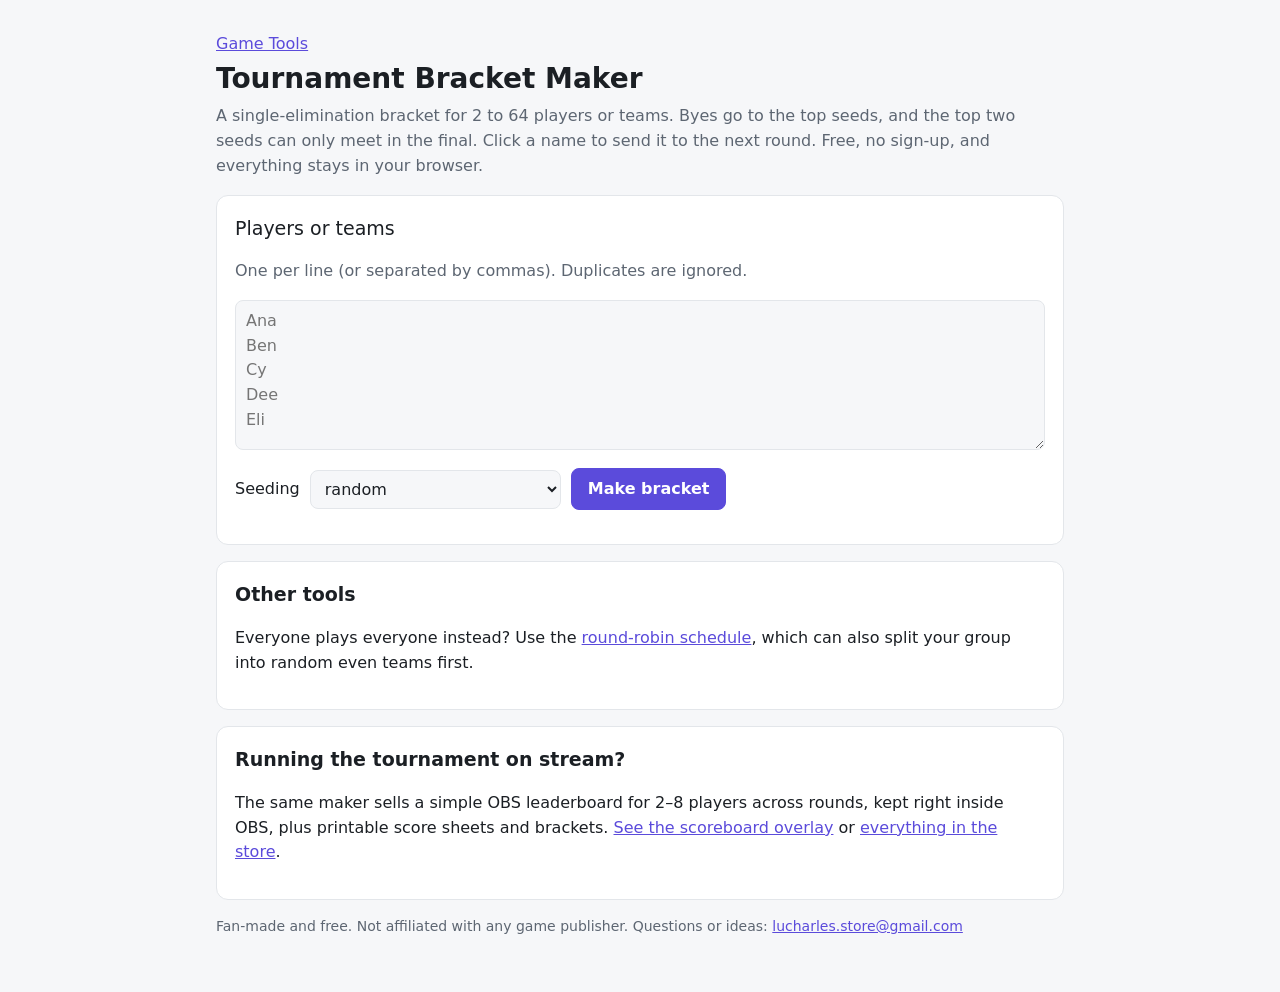
==== bracket/index.html @ abb6b390 "Add Tournament Bracket Maker, Online Score Keeper, sitemap, robots.txt and Search Console verificati" ====
<!doctype html>
<html lang="en">
<head>
<meta charset="utf-8">
<meta name="viewport" content="width=device-width,initial-scale=1">
<title>Tournament Bracket Maker: free, printable, no sign-up</title>
<meta name="description" content="Make a single-elimination tournament bracket for 2 to 64 players or teams. Random or ranked seeding, automatic byes, click to advance winners, then print or copy it. Free, no sign-up.">
<link rel="canonical" href="https://charleslu0529.github.io/game-tools/bracket/">
<link rel="stylesheet" href="../style.css">
<style>
.bracket{display:flex;gap:18px;overflow-x:auto;padding:6px 2px 12px;margin-top:12px}
.col{flex:0 0 170px;width:170px;min-width:0;display:flex;flex-direction:column}
.ms{flex:1;display:flex;flex-direction:column;justify-content:space-around;gap:10px}
.col h3{font-size:14px;margin:0 0 4px;color:var(--muted);text-align:center}
.match{border:1px solid var(--line);border-radius:10px;overflow:hidden}
.match button{display:block;width:100%;text-align:left;border:0;border-radius:0;background:transparent;color:var(--fg);font-weight:500;padding:6px 10px;overflow:hidden;text-overflow:ellipsis;white-space:nowrap}
.match button+button{border-top:1px solid var(--line)}
.match button.win{background:var(--accent);color:var(--accent-fg)}
.match button:disabled{cursor:default;color:var(--muted)}
.match button.win:disabled{color:var(--accent-fg)}
.champ{font-size:22px;font-weight:700;margin:8px 0 0;overflow-wrap:anywhere}
@media print{
  body{background:#fff;color:#000}
  header p,.no-print,footer{display:none}
  .card{border:0;padding:0;margin:0}
  .bracket{overflow:visible;flex-wrap:nowrap}
  .match button{color:#000;background:#fff}
  .match button.win{background:#fff;color:#000;font-weight:800;text-decoration:underline}
}
</style>
</head>
<body>
<header>
  <p><a href="../">Game Tools</a></p>
  <h1>Tournament Bracket Maker</h1>
  <p>A single-elimination bracket for 2 to 64 players or teams. Byes go to the top seeds, and the top two seeds can only meet in the final. Click a name to send it to the next round. Free, no sign-up, and everything stays in your browser.</p>
</header>
<main>
  <section class="card no-print">
    <h2><label for="entries">Players or teams</label></h2>
    <p class="muted" id="entries-help">One per line (or separated by commas). Duplicates are ignored.</p>
    <textarea id="entries" aria-describedby="entries-help" placeholder="Ana&#10;Ben&#10;Cy&#10;Dee&#10;Eli"></textarea>
    <div class="row" style="margin-top:10px">
      <label for="seeding">Seeding</label>
      <select id="seeding"><option value="random">random</option><option value="listed">as listed (first = top seed)</option></select>
      <button id="make">Make bracket</button>
    </div>
    <p class="muted" id="msg" aria-live="polite"></p>
  </section>

  <section class="card" id="out" hidden aria-labelledby="out-h">
    <h2 id="out-h">Bracket</h2>
    <div class="row no-print">
      <button id="print" class="ghost">Print</button>
      <button id="copy" class="ghost">Copy as text</button>
      <button id="reset" class="ghost">Clear results</button>
    </div>
    <div class="bracket" id="bracket"></div>
    <p class="champ" id="champ" aria-live="polite"></p>
  </section>

  <section class="card no-print">
    <h2>Other tools</h2>
    <p>Everyone plays everyone instead? Use the <a href="../game-night/">round-robin schedule</a>, which can also split your group into random even teams first.</p>
  </section>

  <section class="card no-print">
    <h2>Running the tournament on stream?</h2>
    <p>The same maker sells a simple OBS leaderboard for 2–8 players across rounds, kept right inside OBS, plus printable score sheets and brackets. <a href="https://lucharles.gumroad.com/l/gcqmu" rel="noopener">See the scoreboard overlay</a> or <a href="https://lucharles.gumroad.com" rel="noopener">everything in the store</a>.</p>
  </section>
</main>
<footer>
  <p>Fan-made and free. Not affiliated with any game publisher. Questions or ideas: <a href="mailto:lucharles.store@gmail.com">lucharles.store@gmail.com</a></p>
</footer>
<script type="module">
import { parsePlayers, shuffle } from '../game-night/lib.js';
import { buildBracket, cleanPicks, bracketText, roundName } from './bracket.js';

const $ = id => document.getElementById(id);
const KEY = 'bracket-state';
let state = null; // { entries: [...seeded], picks: {} }

function save() { try { localStorage.setItem(KEY, JSON.stringify(state)); } catch {} }
function load() {
  try {
    const s = JSON.parse(localStorage.getItem(KEY));
    if (s && Array.isArray(s.entries) && s.entries.every(e => typeof e === 'string') && s.picks && typeof s.picks === 'object') {
      const entries = parsePlayers(s.entries.join('\n'));
      if (entries.length >= 2) return { entries, picks: cleanPicks(entries, s.picks) };
    }
  } catch {}
  return null;
}

function nameButton(name, m, key) {
  const b = document.createElement('button');
  b.textContent = name ?? (m.bye ? 'bye' : 'TBD');
  if (name !== null && name === m.winner) b.className = 'win';
  b.disabled = name === null || m.bye || m.a === null || m.b === null;
  if (!b.disabled) {
    b.setAttribute('aria-pressed', String(name === m.winner));
    b.title = `${name} wins`;
    b.addEventListener('click', () => {
      state.picks[key] = name;
      state.picks = cleanPicks(state.entries, state.picks);
      save(); render();
    });
  }
  return b;
}

function render() {
  const { rounds, champion } = buildBracket(state.entries, state.picks);
  $('bracket').replaceChildren(...rounds.map((ms, r) => {
    const col = document.createElement('div');
    col.className = 'col';
    const h = document.createElement('h3'); h.textContent = roundName(r, rounds.length);
    const list = document.createElement('div');
    list.className = 'ms';
    col.append(h, list);
    ms.forEach((m, i) => {
      const box = document.createElement('div');
      box.className = 'match';
      box.append(nameButton(m.a, m, `${r}:${i}`), nameButton(m.b, m, `${r}:${i}`));
      list.append(box);
    });
    return col;
  }));
  $('champ').textContent = champion ? `Champion: ${champion}` : '';
  $('out').hidden = false;
}

$('make').addEventListener('click', () => {
  const list = parsePlayers($('entries').value);
  if (list.length < 2) { $('msg').textContent = 'Add at least two players or teams.'; return; }
  const entries = $('seeding').value === 'random' ? shuffle(list) : list;
  state = { entries, picks: {} };
  const size = buildBracket(entries).rounds[0].length * 2;
  const byes = size - entries.length;
  $('msg').textContent = `${entries.length} entries, ${Math.log2(size)} rounds${byes ? `, ${byes} bye${byes === 1 ? '' : 's'}` : ''}.`;
  save(); render();
});

$('reset').addEventListener('click', () => { state.picks = {}; save(); render(); });
$('print').addEventListener('click', () => window.print());
$('copy').addEventListener('click', async e => {
  const button = e.currentTarget;
  try { await navigator.clipboard.writeText(bracketText(state.entries, state.picks)); button.textContent = 'Copied'; }
  catch { button.textContent = 'Copy failed'; }
  setTimeout(() => { button.textContent = 'Copy as text'; }, 1500);
});

state = load();
if (state) { $('entries').value = state.entries.join('\n'); render(); }
</script>
</body>
</html>
---- style.css ----
:root{--bg:#f6f7f9;--card:#fff;--fg:#1b1f24;--muted:#5d6672;--line:#e3e6ea;--accent:#5b4bdb;--accent-fg:#fff;--chip:#eef0f3}
@media (prefers-color-scheme:dark){:root:not([data-theme="light"]){--bg:#121417;--card:#1b1e23;--fg:#e8eaed;--muted:#9aa3ad;--line:#2c3138;--accent:#9d93ff;--accent-fg:#121417;--chip:#262a30}}
:root[data-theme="dark"]{--bg:#121417;--card:#1b1e23;--fg:#e8eaed;--muted:#9aa3ad;--line:#2c3138;--accent:#9d93ff;--accent-fg:#121417;--chip:#262a30}
*{box-sizing:border-box}
body{margin:0;background:var(--bg);color:var(--fg);font:16px/1.55 system-ui,-apple-system,"Segoe UI",sans-serif}
header,main,footer{max-width:880px;margin:0 auto;padding:0 16px}
header{padding-top:28px}header p{color:var(--muted);margin:4px 0 0}
h1{font-size:28px;margin:0}h2{font-size:19px;margin:0 0 10px}
a{color:var(--accent)}
.card{background:var(--card);border:1px solid var(--line);border-radius:12px;padding:18px;margin:16px 0}
.row{display:flex;gap:10px;flex-wrap:wrap;align-items:center}
label{font-weight:500}
textarea,input,select{font:inherit;color:var(--fg);background:var(--bg);border:1px solid var(--line);border-radius:8px;padding:8px 10px}
textarea{width:100%;min-height:150px;resize:vertical}
input[type=number]{width:5em}
button{font:inherit;cursor:pointer;border-radius:8px;padding:8px 16px;border:1px solid var(--accent);background:var(--accent);color:var(--accent-fg);font-weight:600}
button.ghost{background:transparent;color:var(--accent)}
button:focus-visible,a:focus-visible,textarea:focus-visible,input:focus-visible,select:focus-visible{outline:2px solid var(--accent);outline-offset:2px}
.muted{color:var(--muted)}
.grid{display:grid;grid-template-columns:repeat(auto-fill,minmax(180px,1fr));gap:12px;margin-top:12px}
.team{border:1px solid var(--line);border-radius:10px;padding:10px 12px}.team h3{margin:0 0 6px;font-size:15px}
.team ul,.round ul{margin:0;padding-left:18px}
.pick{font-size:34px;font-weight:700;margin:12px 0 0;min-height:1.3em;overflow-wrap:anywhere}
.round{margin-top:12px}.round h3{font-size:15px;margin:0 0 4px}
.tools{list-style:none;padding:0}.tools li{margin:10px 0}
footer{color:var(--muted);font-size:14px;padding-bottom:40px}
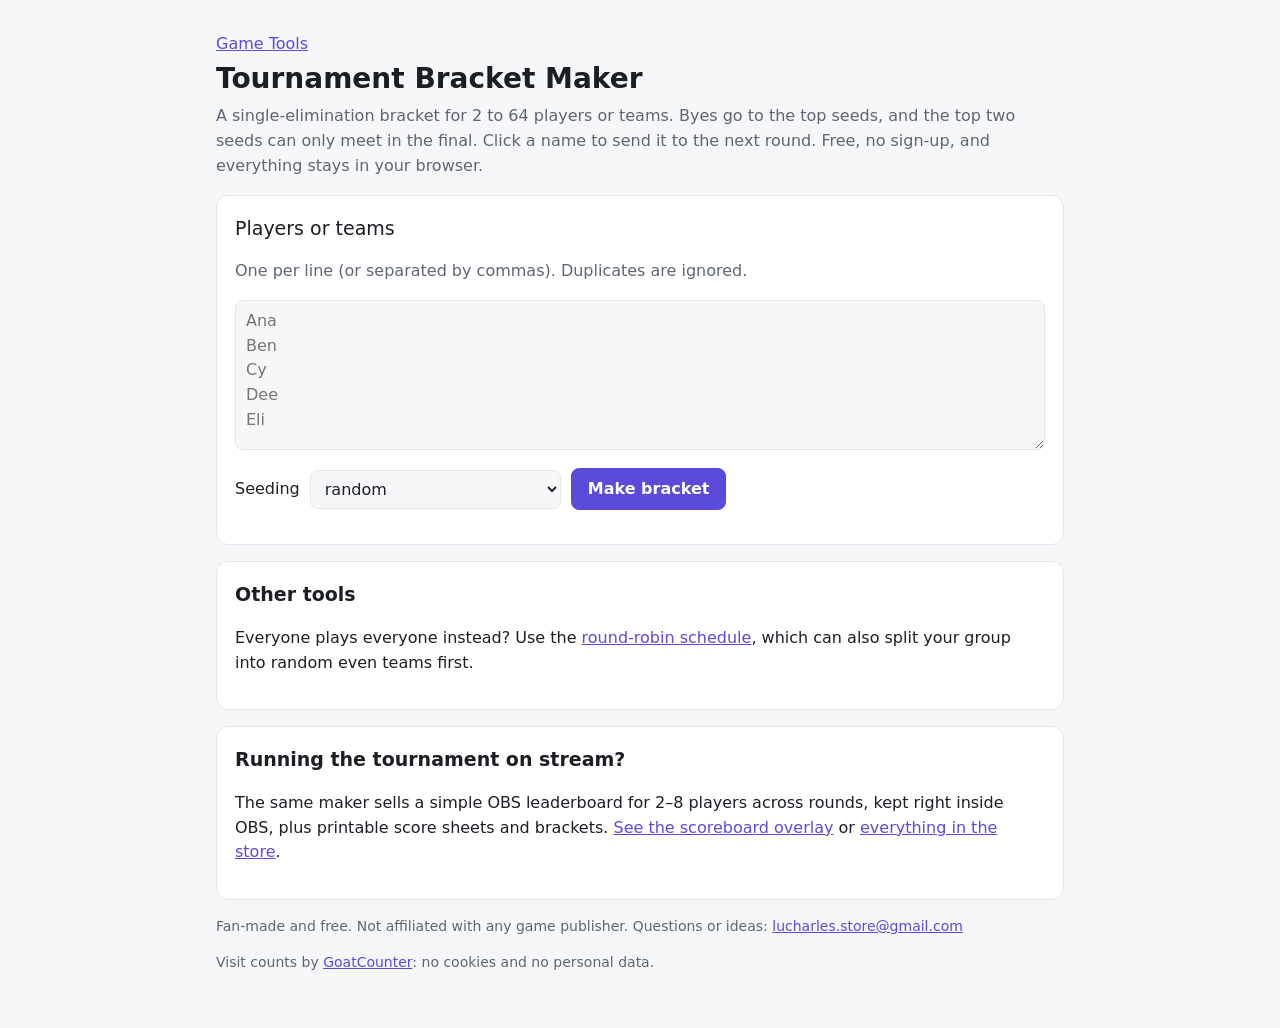
==== commit 420534c3: "Add GoatCounter visit counter (no cookies) to all pages Co-Authored-By: Claude Opus 5.5 <noreply@ant" ====
--- a/bracket/index.html
+++ b/bracket/index.html
@@ -71,6 +71,7 @@
 </main>
 <footer>
   <p>Fan-made and free. Not affiliated with any game publisher. Questions or ideas: <a href="mailto:lucharles.store@gmail.com">lucharles.store@gmail.com</a></p>
+  <p>Visit counts by <a href="https://www.goatcounter.com" rel="noopener">GoatCounter</a>: no cookies and no personal data.</p>
 </footer>
 <script type="module">
 import { parsePlayers, shuffle } from '../game-night/lib.js';
@@ -153,5 +154,6 @@
 state = load();
 if (state) { $('entries').value = state.entries.join('\n'); render(); }
 </script>
+<script data-goatcounter="https://lucharles-games.goatcounter.com/count" async src="https://gc.zgo.at/count.js"></script>
 </body>
 </html>
